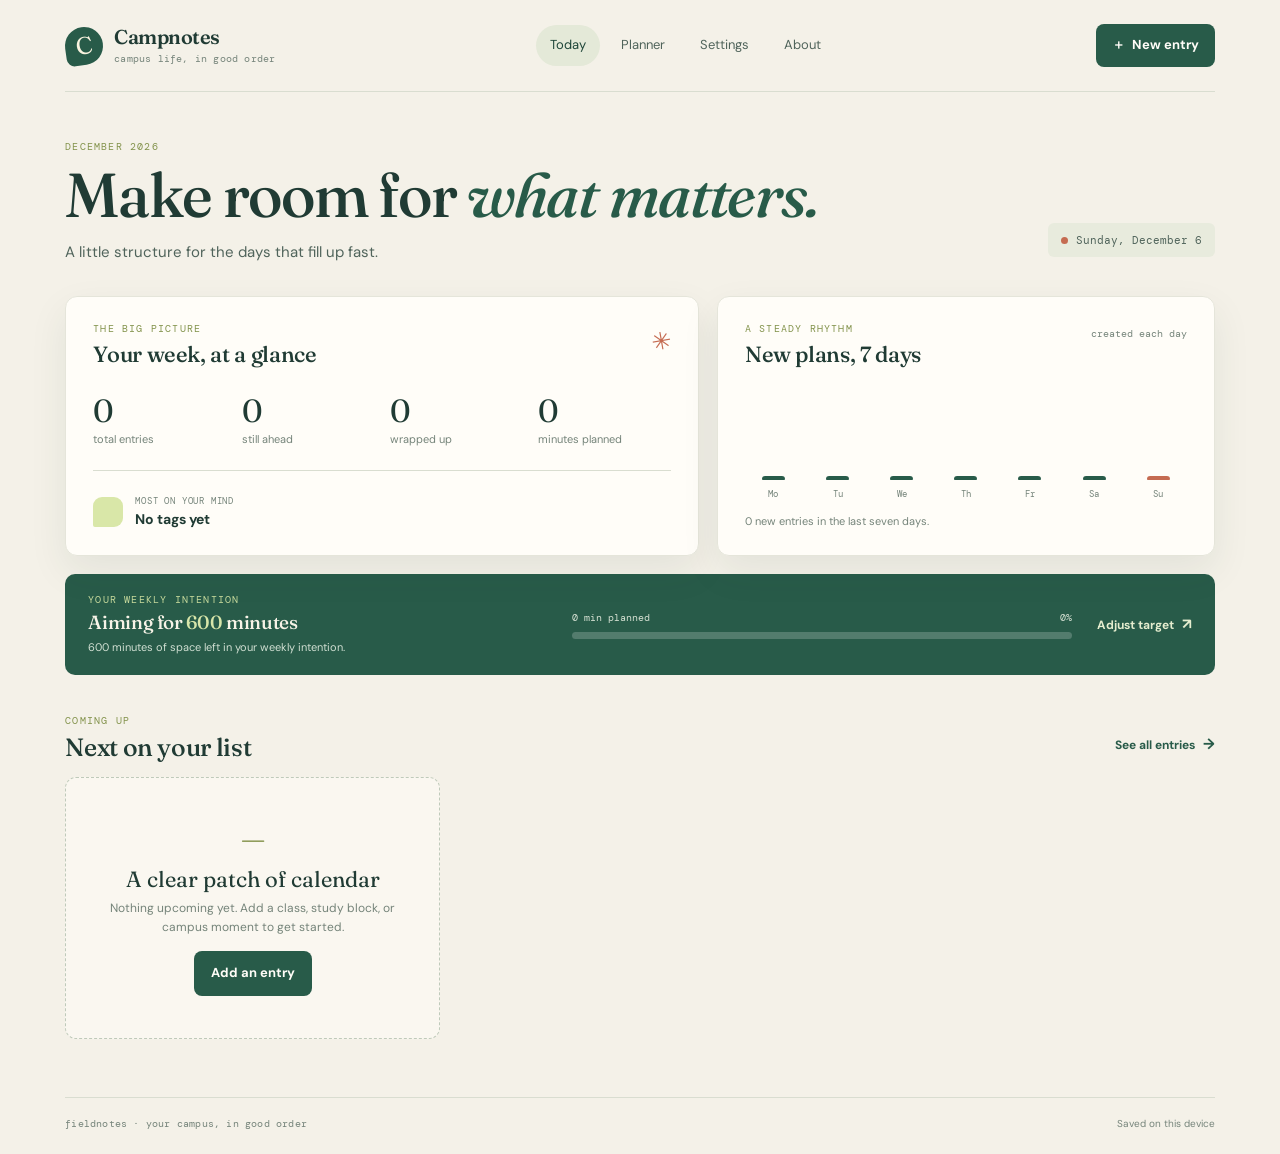
==== index.html @ 3b93b087 "Build initial planner modules and core functionality" ====
<!doctype html>
<html lang="en">
  <head>
    <meta charset="utf-8">
    <meta name="viewport" content="width=device-width, initial-scale=1">
    <meta name="theme-color" content="#f4f1e8">
    <meta name="description" content="A thoughtful campus companion for lectures, study blocks, and the small things that make student life yours.">
    <title>Campnotes — Campus Life Planner</title>
    <link rel="stylesheet" href="./styles/style.css">
  </head>
  <body>
    <a class="skip-link" href="#main-content">Skip to main content</a>
    <div class="app-shell">
      <header class="topbar">
        <a class="brand" href="#dashboard" aria-label="Fieldnotes home">
          <span class="brand-mark" aria-hidden="true">C</span>
          <span><strong>Campnotes</strong><small>campus life, in good order</small></span>
        </a>
        <nav class="main-nav" aria-label="Main navigation">
          <a href="#dashboard" data-nav="dashboard">Today</a>
          <a href="#planner" data-nav="planner">Planner</a>
          <a href="#settings" data-nav="settings">Settings</a>
          <a href="#about" data-nav="about">About</a>
        </nav>
        <button class="button button-primary top-add" type="button" data-action="new-record">
          <span aria-hidden="true">＋</span> New entry
        </button>
      </header>

      <main id="main-content" tabindex="-1">
        <div id="storage-warning" class="storage-warning" role="alert" hidden></div>
        <section class="page-section active" id="dashboard" aria-labelledby="dashboard-title">
          <div class="welcome-row">
            <div>
              <p class="eyebrow" id="today-label">YOUR CAMPUS WEEK</p>
              <h1 id="dashboard-title">Make room for <em>what matters.</em></h1>
              <p class="intro-copy">A little structure for the days that fill up fast.</p>
            </div>
            <div class="date-stamp"><span class="date-stamp-dot"></span><span id="today-date"></span></div>
          </div>

          <div class="dashboard-grid">
            <section class="focus-panel panel" aria-labelledby="focus-title">
              <div class="panel-head">
                <div><p class="eyebrow">THE BIG PICTURE</p><h2 id="focus-title">Your week, at a glance</h2></div>
                <span class="sun-mark" aria-hidden="true">✳</span>
              </div>
              <div class="stats-row">
                <div class="stat"><span class="stat-number" id="stat-total">0</span><span>total entries</span></div>
                <div class="stat"><span class="stat-number" id="stat-open">0</span><span>still ahead</span></div>
                <div class="stat"><span class="stat-number" id="stat-done">0</span><span>wrapped up</span></div>
                <div class="stat"><span class="stat-number" id="stat-time">0</span><span id="duration-unit">minutes planned</span></div>
              </div>
              <div class="tag-highlight"><span class="tag-swatch"></span><span><small>MOST ON YOUR MIND</small><strong id="top-tag">No tags yet</strong></span><span id="top-tag-count" class="tag-count"></span></div>
            </section>

            <section class="week-panel panel" aria-labelledby="week-title">
              <div class="panel-head">
                <div><p class="eyebrow">A STEADY RHYTHM</p><h2 id="week-title">New plans, 7 days</h2></div>
                <span class="chart-note">created each day</span>
              </div>
              <div id="weekly-chart" class="weekly-chart" role="img" aria-label="Records created during the last seven days"></div>
              <p class="chart-caption" id="chart-caption">A week is built one block at a time.</p>
            </section>
          </div>

          <section class="target-band" aria-labelledby="target-title">
            <div class="target-copy"><p class="eyebrow">YOUR WEEKLY INTENTION</p><h2 id="target-title">Aiming for <span id="target-value">600</span> minutes</h2><p id="target-message" aria-live="polite" aria-atomic="true"></p></div>
            <div class="target-meter-wrap"><div class="target-meta"><span id="target-progress-label">0 min planned</span><span id="target-percent">0%</span></div><div class="meter" role="progressbar" id="target-meter" aria-label="Weekly duration target" aria-valuemin="0" aria-valuemax="600" aria-valuenow="0"><span id="meter-fill"></span></div></div>
            <button class="text-button" type="button" data-go="settings">Adjust target <span aria-hidden="true">↗</span></button>
          </section>

          <div class="section-heading">
            <div><p class="eyebrow">COMING UP</p><h2>Next on your list</h2></div>
            <button class="text-button" type="button" data-go="planner">See all entries <span aria-hidden="true">→</span></button>
          </div>
          <div id="upcoming-list" class="upcoming-list"></div>
        </section>

        <section class="page-section" id="planner" aria-labelledby="planner-title" hidden>
          <div class="page-intro">
            <p class="eyebrow">YOUR PERSONAL RECORDS</p><h1 id="planner-title">The planner</h1>
            <p>Lectures, study sessions, club nights — everything you want to make time for.</p>
          </div>
          <div class="planner-tools panel">
            <div class="search-group">
              <label for="search-pattern">Search with a pattern</label>
              <div class="search-controls"><input id="search-pattern" type="search" placeholder="e.g. exam|review" autocomplete="off" aria-describedby="search-pattern-hint search-error"><button class="button button-secondary" type="button" id="clear-search">Clear</button></div>
              <p class="field-hint" id="search-pattern-hint">Regex works here. Try <code>lecture|seminar</code> or <code>^Study</code>.</p>
              <p class="field-error" id="search-error" role="alert"></p>
            </div>
            <label class="check-label case-option"><input type="checkbox" id="case-sensitive"><span>Match case</span></label>
            <label for="sort-by" class="sort-label">Sort by
              <select id="sort-by">
                <option value="date-asc">Date · soonest</option><option value="date-desc">Date · latest</option>
                <option value="title-asc">Title · A to Z</option><option value="title-desc">Title · Z to A</option>
                <option value="duration-asc">Duration · shortest</option><option value="duration-desc">Duration · longest</option>
              </select>
            </label>
            <button class="button button-primary" type="button" data-action="new-record">Add a record</button>
          </div>
          <div id="planner-status" class="sr-only" aria-live="polite"></div>
          <div id="records-list" class="records-list"></div>
        </section>

        <section class="page-section" id="add-edit" aria-labelledby="form-title" hidden>
          <div class="page-intro compact-intro"><p class="eyebrow" id="form-eyebrow">MAKE A LITTLE SPACE</p><h1 id="form-title">Add an entry</h1><p>Give this block a name and a place in your week.</p></div>
          <form class="record-form panel" id="record-form" novalidate>
            <input type="hidden" id="record-id">
            <div class="form-grid">
              <div class="field field-wide"><label for="record-title">What are you planning?</label><input id="record-title" name="title" maxlength="90" required placeholder="e.g. Biology lab prep" aria-describedby="title-hint title-error"><small class="field-hint" id="title-hint">A clear title helps future-you find it.</small><span class="field-error" id="title-error" data-error="title"></span></div>
              <div class="field"><label for="record-date">Date</label><input id="record-date" name="dueDate" type="date" required aria-describedby="date-error"><span class="field-error" id="date-error" data-error="dueDate"></span></div>
              <div class="field"><label for="record-duration">Duration <span id="form-unit">(minutes)</span></label><input id="record-duration" name="durationMinutes" type="number" min="0.01" step="0.01" required placeholder="45" aria-describedby="duration-error"><span class="field-error" id="duration-error" data-error="durationMinutes"></span></div>
              <div class="field"><label for="record-tag">Tag</label><input id="record-tag" name="tag" maxlength="32" placeholder="Study" aria-describedby="tag-hint tag-error"><small class="field-hint" id="tag-hint">Letters, spaces and hyphens.</small><span class="field-error" id="tag-error" data-error="tag"></span></div>
              <div class="field field-check"><label class="check-label"><input type="checkbox" id="record-completed"><span>Already completed</span></label></div>
            </div>
            <div class="form-actions"><button class="button button-secondary" type="button" data-go="planner">Cancel</button><button class="button button-primary" type="submit">Save entry</button></div>
            <p id="form-status" class="form-status" role="status" aria-live="polite"></p>
          </form>
        </section>

        <section class="page-section" id="settings" aria-labelledby="settings-title" hidden>
          <div class="page-intro"><p class="eyebrow">MAKE IT YOURS</p><h1 id="settings-title">Settings</h1><p>Small preferences that help the planner fit your rhythm.</p></div>
          <div class="settings-layout">
            <section class="panel setting-card" aria-labelledby="target-setting-title"><p class="eyebrow">WEEKLY RHYTHM</p><h2 id="target-setting-title">Set your duration target</h2><p>Track planned time for records created in the last seven days.</p><label for="weekly-target">Weekly target / cap <span>(minutes)</span></label><div class="inline-setting"><input id="weekly-target" type="number" min="1" max="10080" step="1" value="600"><button id="save-target" class="button button-primary" type="button">Save target</button></div><p class="field-hint">A gentle guide, not a grade. Choose up to 10,080 minutes.</p><p id="settings-status" role="status" aria-live="polite"></p></section>
            <section class="panel setting-card" aria-labelledby="display-setting-title"><p class="eyebrow">A MATTER OF UNITS</p><h2 id="display-setting-title">Duration display</h2><p>Durations stay stored as minutes. Choose how they appear around the app.</p><label for="duration-display">Show durations in</label><select id="duration-display"><option value="minutes">Minutes</option><option value="hours">Hours</option></select><p class="field-hint">Minute values convert to decimal hours when selected.</p></section>
            <section class="panel setting-card data-card" aria-labelledby="data-title"><p class="eyebrow">YOUR DATA, YOURS</p><h2 id="data-title">Backup & restore</h2><p>Export a copy, or bring in a planner JSON file. Imports are checked before they replace anything.</p><div class="button-row"><button class="button button-secondary" id="export-data" type="button">Export JSON</button><label class="button button-secondary file-button" for="import-file">Import JSON<input id="import-file" type="file" accept="application/json,.json"></label></div><p id="data-status" role="status" aria-live="polite"></p><div class="restore-zone"><div><strong>Start fresh?</strong><span>Restore the original sample records and default settings.</span></div><button id="restore-samples" type="button" class="button button-danger">Restore sample data</button></div></section>
          </div>
        </section>

        <section class="page-section" id="about" aria-labelledby="about-title" hidden>
          <div class="about-cover"><p class="eyebrow">A NOTE FROM THE MAKER</p><h1 id="about-title">Campus life is full.<br><em>Your head needn't be.</em></h1><p>Campnotes is a small, browser-only planner for the lectures, study blocks, and campus moments that deserve a place in your week.</p></div>
          <div class="about-grid">
            <section class="panel about-panel"><p class="eyebrow">THE PURPOSE</p><h2>Less juggling. More showing up.</h2><p>When deadlines, reading, and the good stuff all compete for your attention, a simple place to put them can make the week feel more manageable. Your records stay in this browser unless you choose to export them.</p></section>
            <section class="panel about-panel"><p class="eyebrow">THE STUDENT BEHIND IT</p><h2>Replace these details</h2><dl class="contact-list"><div><dt>Name</dt><dd>[Your name here]</dd></div><div><dt>GitHub</dt><dd>[Your GitHub profile URL]</dd></div><div><dt>Email</dt><dd>[Your email address]</dd></div></dl><p class="field-hint">These are intentional placeholders. Add your own details before submitting.</p></section>
          </div>
          <p class="about-footnote">Made for the space between class and everything else.</p>
        </section>
      </main>

      <footer class="app-footer"><span>fieldnotes <span aria-hidden="true">·</span> your campus, in good order</span><span>Saved on this device</span></footer>
      <div id="global-status" class="sr-only" role="status" aria-live="polite"></div>
    </div>
    <script type="module" src="./scripts/app.js"></script>
  </body>
</html>
---- styles/style.css ----
@import url('https://fonts.googleapis.com/css2?family=DM+Mono:wght@400;500&family=DM+Sans:wght@400;500;600;700&family=Fraunces:opsz,wght@9..144,500;9..144,600&display=swap');

:root{--paper:#f4f1e8;--paper-deep:#e9e5d9;--card:#fffdf8;--ink:#203b34;--ink-soft:#50645b;--muted:#75847a;--line:#d9ddd0;--forest:#285b49;--forest-deep:#1d4538;--citrus:#d9e7a8;--citrus-dark:#83934c;--coral:#c56b51;--coral-pale:#f8e6dd;--sky:#dce8e2;--shadow:0 15px 38px rgba(31,60,49,.08);--sans:'DM Sans',sans-serif;--serif:'Fraunces',Georgia,serif;--mono:'DM Mono',monospace}
*{box-sizing:border-box}
html{scroll-behavior:smooth}
body{margin:0;background:var(--paper);color:var(--ink);font-family:var(--sans);font-size:15px;line-height:1.55}
button,input,select{font:inherit}
button,a,input,select{ -webkit-tap-highlight-color:transparent}
button{cursor:pointer}
a{color:inherit}
:focus-visible{outline:3px solid #bc6a4e;outline-offset:3px}
.skip-link{position:fixed;z-index:10;top:12px;left:12px;padding:10px 14px;background:var(--ink);color:var(--card);border-radius:8px;transform:translateY(-160%);transition:transform .18s}
.skip-link:focus{transform:translateY(0)}
.app-shell{max-width:1440px;margin:auto;min-height:100dvh;padding:0 5.1vw;display:flex;flex-direction:column}
.topbar{height:92px;display:flex;align-items:center;justify-content:space-between;border-bottom:1px solid var(--line);gap:25px}
.brand{display:flex;align-items:center;gap:11px;text-decoration:none;min-width:205px}
.brand-mark{width:38px;height:38px;border-radius:50% 50% 50% 8px;background:var(--forest);color:#f9f3df;display:grid;place-items:center;font-family:var(--serif);font-size:24px;transform:rotate(-8deg)}
.brand strong{font-family:var(--serif);font-size:20px;font-weight:600;letter-spacing:-.5px;display:block;line-height:1}
.brand small{font:10px var(--mono);color:var(--muted);display:block;margin-top:5px;letter-spacing:.02em}
.main-nav{display:flex;align-items:center;gap:7px}
.main-nav a{padding:10px 14px;text-decoration:none;color:var(--ink-soft);font-size:13px;border-radius:30px;transition:background .2s,color .2s}
.main-nav a:hover,.main-nav a[aria-current="page"]{background:#e4e9d8;color:var(--forest-deep)}
.button{display:inline-flex;align-items:center;justify-content:center;gap:7px;border:1px solid transparent;border-radius:8px;padding:11px 16px;font-size:13px;font-weight:700;transition:transform .18s,background .18s,border-color .18s;white-space:nowrap}
.button:hover{transform:translateY(-1px)}
.button-primary{color:#fffdf8;background:var(--forest)}
.button-primary:hover{background:var(--forest-deep)}
.button-secondary{background:var(--card);border-color:var(--line);color:var(--ink)}
.button-secondary:hover{border-color:var(--forest)}
.button-danger{background:var(--coral-pale);color:#884532;border-color:#eed2c5}
.top-add{padding:10px 15px}
main{flex:1}
.page-section{padding:48px 0 58px;animation:rise-in .35s both}
.page-section[hidden]{display:none}
.storage-warning{margin:19px 0 -25px;padding:12px 15px;border:1px solid #e8c3b2;border-left:4px solid var(--coral);border-radius:7px;background:#fbede5;color:#713d2e;font-size:12px}
.storage-warning[hidden]{display:none}
@keyframes rise-in{from{opacity:0;transform:translateY(8px)}to{opacity:1;transform:translateY(0)}}
.welcome-row{display:flex;justify-content:space-between;align-items:end;margin-bottom:32px}
.eyebrow{margin:0 0 9px;font:10px var(--mono);letter-spacing:.12em;color:var(--citrus-dark)}
h1,h2,p{margin-top:0}
h1{font-family:var(--serif);font-weight:500;letter-spacing:-1.3px;font-size:clamp(37px,5vw,62px);line-height:1.08;margin-bottom:12px}
h1 em,.about-cover h1 em{font-weight:500;color:var(--forest);font-style:italic}
h2{font-family:var(--serif);font-weight:500;letter-spacing:-.35px;font-size:24px;line-height:1.2;margin:0}
.intro-copy,.page-intro>p:last-child{color:var(--ink-soft);margin-bottom:0}
.date-stamp{font:11px var(--mono);color:var(--ink-soft);padding:10px 13px;background:#e8ebdd;border-radius:6px;display:flex;align-items:center;gap:8px;margin-bottom:7px}
.date-stamp-dot{width:7px;height:7px;border-radius:50%;background:var(--coral)}
.dashboard-grid{display:grid;grid-template-columns:1.12fr .88fr;gap:18px}
.panel{background:var(--card);border:1px solid #e5e5da;border-radius:12px;box-shadow:var(--shadow)}
.focus-panel,.week-panel{padding:25px 27px}
.panel-head{display:flex;justify-content:space-between;align-items:flex-start}
.panel-head .eyebrow{margin-bottom:6px}
.panel-head h2{font-size:22px}
.sun-mark{font-size:24px;color:var(--coral);transform:rotate(-10deg)}
.stats-row{display:grid;grid-template-columns:repeat(4,1fr);gap:16px;margin:27px 0 24px;padding-bottom:22px;border-bottom:1px solid var(--line)}
.stat{display:flex;flex-direction:column;gap:4px;color:var(--muted);font-size:11px}
.stat-number{font-family:var(--serif);color:var(--ink);font-size:32px;line-height:1}
.tag-highlight{display:flex;align-items:center;gap:12px}
.tag-swatch{width:30px;height:30px;border-radius:9px 9px 9px 2px;background:var(--citrus)}
.tag-highlight span:nth-child(2){display:flex;flex-direction:column}
.tag-highlight small{font:9px var(--mono);letter-spacing:.09em;color:var(--muted)}
.tag-highlight strong{font-size:14px;margin-top:2px}
.tag-count{margin-left:auto;font:11px var(--mono);color:var(--muted)}
.chart-note{font:10px var(--mono);color:var(--muted);padding-top:5px}
.weekly-chart{height:114px;display:grid;grid-template-columns:repeat(7,1fr);gap:13px;align-items:end;margin:18px 0 0;padding:0 3px}
.chart-day{height:100%;display:flex;flex-direction:column;align-items:center;justify-content:end;gap:8px}
.chart-bar-track{width:100%;height:76px;display:flex;align-items:end;justify-content:center}
.chart-bar{width:min(23px,60%);min-height:3px;border-radius:7px 7px 2px 2px;background:var(--forest)}
.chart-day.today .chart-bar{background:var(--coral)}
.chart-day span{font:9px var(--mono);color:var(--muted)}
.chart-caption{font-size:11px;color:var(--muted);margin:13px 0 0}
.target-band{margin:18px 0 39px;padding:19px 23px;background:var(--forest);color:#f7f3e7;border-radius:10px;display:grid;grid-template-columns:1.1fr 1.2fr auto;gap:25px;align-items:center}
.target-band .eyebrow{color:#c6d99c;margin-bottom:5px}
.target-band h2{font-size:19px}
.target-band h2 span{color:#d8e6aa}
.target-copy p:last-child{margin:5px 0 0;font-size:11px;color:#d0dfd2}
.target-meter-wrap{align-self:center}
.target-meta{display:flex;justify-content:space-between;font:10px var(--mono);color:#d7e2d4;margin-bottom:8px}
.meter{height:7px;background:rgba(255,255,255,.2);border-radius:10px;overflow:hidden}
.meter span{display:block;height:100%;width:100%;background:#d9e7a8;border-radius:inherit;transform:scaleX(0);transform-origin:left center;transition:transform .35s}
.meter.exceeded span{background:#edb19a}
.text-button{background:none;border:0;padding:6px 0;color:var(--forest);font-size:12px;font-weight:700;text-decoration:none}
.target-band .text-button{color:#e5edcf;justify-self:end}
.text-button span{font-size:15px;margin-left:5px}
.section-heading{display:flex;align-items:end;justify-content:space-between;margin-bottom:15px}
.section-heading .eyebrow{margin-bottom:5px}
.section-heading h2{font-size:25px}
.upcoming-list{display:grid;grid-template-columns:repeat(3,1fr);gap:12px}
.upcoming-item{display:flex;align-items:center;gap:13px;padding:15px 17px;background:rgba(255,253,248,.78);border:1px solid var(--line);border-radius:9px;min-width:0}
.date-tile{width:42px;height:46px;background:var(--sky);color:var(--forest-deep);border-radius:7px;display:flex;flex-direction:column;align-items:center;justify-content:center;flex:none}
.date-tile b{font:17px var(--serif);line-height:1}
.date-tile small{font:8px var(--mono);text-transform:uppercase}
.upcoming-content{min-width:0}
.upcoming-content strong{display:block;font-size:13px;white-space:nowrap;overflow:hidden;text-overflow:ellipsis}
.upcoming-content span{display:block;font-size:10px;color:var(--muted);margin-top:4px}
.page-intro{margin-bottom:27px}
.page-intro h1{font-size:clamp(40px,5vw,54px);margin-bottom:8px}
.page-intro>p:last-child{max-width:580px}
.planner-tools{display:grid;grid-template-columns:minmax(230px,1fr) auto auto auto;align-items:end;gap:21px;padding:18px;margin-bottom:19px}
.search-group label,.sort-label,.setting-card>label,.field>label{display:block;font-size:12px;font-weight:700;margin-bottom:7px}
.search-controls{display:flex;gap:8px}
input:not([type=checkbox]):not([type=file]),select{width:100%;padding:10px 11px;border:1px solid #cfd6ca;border-radius:7px;background:#fffefa;color:var(--ink);min-height:42px}
input::placeholder{color:#99a196}
input[aria-invalid="true"]{border-color:#c56b51;background:#fff9f5}
.search-controls .button{padding:9px 12px}
.field-hint{font-size:10px;color:var(--muted);margin:6px 0 0}
code{font:10px var(--mono);background:#edf0e5;border-radius:4px;padding:2px 4px}
.field-error{display:block;color:#9c422e;font-size:11px;min-height:16px;margin:4px 0 0}
.case-option{font-size:12px;padding-bottom:7px}
.check-label{display:inline-flex;gap:8px;align-items:center;color:var(--ink-soft);font-size:12px}
input[type=checkbox]{accent-color:var(--forest);width:16px;height:16px}
.sort-label{min-width:145px}
.sort-label select{display:block;font-size:12px;font-weight:400}
.records-list{display:flex;flex-direction:column;gap:10px}
.record-row{display:grid;grid-template-columns:minmax(190px,1.6fr) minmax(100px,.7fr) minmax(90px,.55fr) minmax(95px,.7fr) auto;gap:15px;align-items:center;background:var(--card);border:1px solid #e3e5d9;border-radius:9px;padding:14px 16px;transition:transform .18s,border-color .18s;animation:rise-in .25s both}
.record-row:hover{transform:translateY(-1px);border-color:#b7c5b2}
.record-main{min-width:0;display:flex;align-items:center;gap:10px}
.record-main strong{font-size:13px;display:block;overflow-wrap:anywhere}
.record-main small{display:block;color:var(--muted);font-size:10px;margin-top:4px}
.record-meta{font-size:11px;color:var(--ink-soft)}
.record-tag{display:inline-flex;background:#edf0e3;border-radius:20px;padding:4px 9px;font-size:10px;color:#51614c}
.record-actions{display:flex;gap:4px;justify-content:end}
.inline-editor{grid-column:1/-1;display:grid;grid-template-columns:minmax(150px,1.5fr) minmax(125px,.9fr) minmax(100px,.65fr) minmax(110px,.8fr) auto;gap:10px;align-items:center}
.inline-editor input{min-width:0;width:100%;padding:8px;border:1px solid #cfd6ca;border-radius:6px;background:#fffefa;color:var(--ink)}
.inline-validation-error{grid-column:1/-1;margin:0;padding:7px 10px;background:var(--coral-pale);color:#884532;border-radius:5px;font-size:11px}
.icon-button{width:33px;height:33px;border:1px solid transparent;background:transparent;color:var(--ink-soft);border-radius:7px;font-size:14px}
.icon-button:hover{background:#e9eee2;color:var(--forest)}
.icon-button.delete:hover{background:var(--coral-pale);color:#934c36}
.record-check{width:18px;height:18px;flex:none}
.record-row.is-done .record-main strong{text-decoration:line-through;color:var(--muted)}
.record-row.is-done{background:#faf9f3}
mark{background:#e8efbc;color:inherit;border-radius:2px;padding:0 1px}
.empty-state{padding:42px 24px;text-align:center;border:1px dashed #bfcaba;border-radius:11px;background:rgba(255,253,248,.5)}
.empty-state .empty-glyph{font:30px var(--serif);color:var(--citrus-dark);margin-bottom:8px}
.empty-state h3{font:22px var(--serif);margin:0 0 6px}
.empty-state p{font-size:12px;color:var(--muted);margin:0 auto 15px;max-width:350px}
.compact-intro{margin-bottom:20px}
.record-form{max-width:790px;padding:28px}
.form-grid{display:grid;grid-template-columns:1fr 1fr;gap:20px 18px}
.field-wide{grid-column:1/-1}
.field input{margin-top:0}
.field-check{display:flex;align-items:end;padding-bottom:8px}
.form-actions{display:flex;justify-content:flex-end;gap:9px;margin-top:27px;padding-top:19px;border-top:1px solid var(--line)}
.form-status{font-size:12px;color:var(--forest);margin:10px 0 0}
.settings-layout{display:grid;grid-template-columns:1fr 1fr;gap:15px}
.setting-card{padding:25px}
.setting-card .eyebrow{margin-bottom:7px}
.setting-card h2{font-size:22px;margin-bottom:8px}
.setting-card>p:not(.eyebrow){font-size:12px;color:var(--ink-soft);max-width:530px}
.setting-card>label{margin-top:19px}
.setting-card>label span{font-size:10px;color:var(--muted);font-weight:400}
.inline-setting{display:flex;gap:8px;max-width:390px}
.inline-setting input{max-width:150px}
.setting-card select{max-width:250px}
.data-card{grid-column:1/-1}
.button-row{display:flex;gap:9px;margin:18px 0}
.file-button{position:relative;overflow:hidden}
.file-button input{position:absolute;inset:0;opacity:0;cursor:pointer}
.restore-zone{margin-top:21px;padding-top:17px;border-top:1px solid var(--line);display:flex;align-items:center;justify-content:space-between;gap:15px}
.restore-zone div{display:flex;flex-direction:column}
.restore-zone strong{font-size:12px}
.restore-zone span{font-size:10px;color:var(--muted);margin-top:3px}
.about-cover{background:var(--forest);color:#f9f6e9;border-radius:13px;padding:46px 6.3%;position:relative;overflow:hidden}
.about-cover:after{content:"";position:absolute;width:280px;height:280px;right:8%;top:-100px;border:1px solid rgba(220,232,194,.24);border-radius:50%;box-shadow:0 0 0 24px rgba(220,232,194,.06),0 0 0 55px rgba(220,232,194,.04)}
.about-cover .eyebrow{color:#cadc9e}
.about-cover h1{font-size:clamp(40px,6vw,68px);position:relative;z-index:1}
.about-cover h1 em{color:#d7e5a8}
.about-cover>p:last-child{font-size:13px;max-width:560px;color:#d7e2d6;position:relative;z-index:1;margin-bottom:0}
.about-grid{display:grid;grid-template-columns:1fr 1fr;gap:17px;margin-top:18px}
.about-panel{padding:24px}
.about-panel h2{margin-bottom:13px}
.about-panel>p:not(.eyebrow){font-size:12px;color:var(--ink-soft);line-height:1.8;margin-bottom:0}
.contact-list{margin:18px 0 10px}
.contact-list div{display:grid;grid-template-columns:75px 1fr;padding:9px 0;border-bottom:1px solid var(--line);font-size:12px}
.contact-list dt{color:var(--muted)}
.contact-list dd{margin:0;font-weight:600;overflow-wrap:anywhere}
.about-footnote{text-align:center;color:var(--muted);font:italic 16px var(--serif);margin:28px 0 0}
.app-footer{display:flex;justify-content:space-between;align-items:center;border-top:1px solid var(--line);padding:18px 0 23px;color:var(--muted);font-size:10px}
.app-footer span:first-child{font-family:var(--mono);letter-spacing:.02em}
.sr-only{position:absolute;width:1px;height:1px;padding:0;margin:-1px;overflow:hidden;clip:rect(0,0,0,0);white-space:nowrap;border:0}

@media(max-width:1023px){.app-shell{padding:0 4vw}.dashboard-grid{grid-template-columns:1fr 1fr}.planner-tools{grid-template-columns:1fr auto auto}.planner-tools>.button{grid-column:3}.record-row{grid-template-columns:minmax(180px,1.4fr) minmax(100px,.7fr) minmax(75px,.5fr) auto}.record-row .record-tag-wrap{display:none}.inline-editor{grid-template-columns:1.3fr 1fr .75fr 1fr auto}.target-band{grid-template-columns:1fr 1.1fr}.target-band>.text-button{grid-column:2;justify-self:end;margin-top:-8px}}
@media(max-width:767px){.app-shell{padding:0 20px}.topbar{height:auto;min-height:74px;flex-wrap:wrap;padding:14px 0 10px;gap:11px}.brand{min-width:0;flex:1}.brand small{font-size:9px}.top-add{padding:9px 11px}.main-nav{order:3;width:100%;overflow-x:auto;gap:1px;padding:2px 0 4px}.main-nav a{padding:8px 12px;white-space:nowrap;font-size:12px}.page-section{padding:32px 0 43px}.welcome-row{display:block;margin-bottom:22px}.welcome-row h1{font-size:42px;max-width:520px}.date-stamp{display:inline-flex;margin:7px 0 0}.dashboard-grid{grid-template-columns:1fr;gap:12px}.focus-panel,.week-panel{padding:21px}.stats-row{grid-template-columns:repeat(2,1fr);margin:22px 0 18px}.target-band{grid-template-columns:1fr;gap:14px;padding:19px}.target-band>.text-button{grid-column:auto;justify-self:start;margin:0}.target-copy h2{font-size:18px}.section-heading{margin-bottom:12px}.section-heading h2{font-size:22px}.upcoming-list{grid-template-columns:1fr}.upcoming-item{padding:12px 14px}.planner-tools{grid-template-columns:1fr 1fr;gap:13px;padding:15px}.search-group{grid-column:1/-1}.case-option{align-self:center;padding:0}.sort-label{min-width:0}.planner-tools>.button{grid-column:1/-1;width:100%}.record-row{grid-template-columns:1fr auto;gap:9px 12px;padding:13px}.record-main{grid-column:1}.record-actions{grid-column:2;grid-row:1}.record-meta{grid-column:1;display:inline-block}.record-row .record-tag-wrap{display:block;grid-column:1}.record-meta.duration-meta{grid-column:2;grid-row:2;text-align:right}.inline-editor{grid-template-columns:1fr 1fr;gap:8px}.inline-editor input:first-child{grid-column:1/-1}.inline-editor .record-actions{grid-column:1/-1;grid-row:auto}.settings-layout{grid-template-columns:1fr}.data-card{grid-column:auto}.setting-card{padding:21px}.about-cover{padding:35px 25px}.about-cover:after{right:-120px}.about-grid{grid-template-columns:1fr}.app-footer{gap:12px;align-items:flex-start}.record-form{padding:20px}.form-grid{gap:15px 12px}}
@media(max-width:359px){.app-shell{padding:0 13px}.brand-mark{width:33px;height:33px}.brand strong{font-size:18px}.brand small{font-size:8px}.top-add{font-size:11px;padding:8px}.welcome-row h1{font-size:36px}.stats-row{gap:7px}.stat-number{font-size:28px}.focus-panel,.week-panel{padding:17px}.panel-head h2{font-size:19px}.planner-tools{padding:12px}.search-controls{gap:5px}.search-controls .button{padding:7px}.record-row{padding:11px}.form-grid{grid-template-columns:1fr}.field-wide{grid-column:auto}.field-check{padding:0}.form-actions .button{flex:1}.restore-zone{align-items:flex-start;flex-direction:column}}
@media(prefers-reduced-motion:reduce){*,*::before,*::after{scroll-behavior:auto!important;animation-duration:.01ms!important;animation-iteration-count:1!important;transition-duration:.01ms!important}}
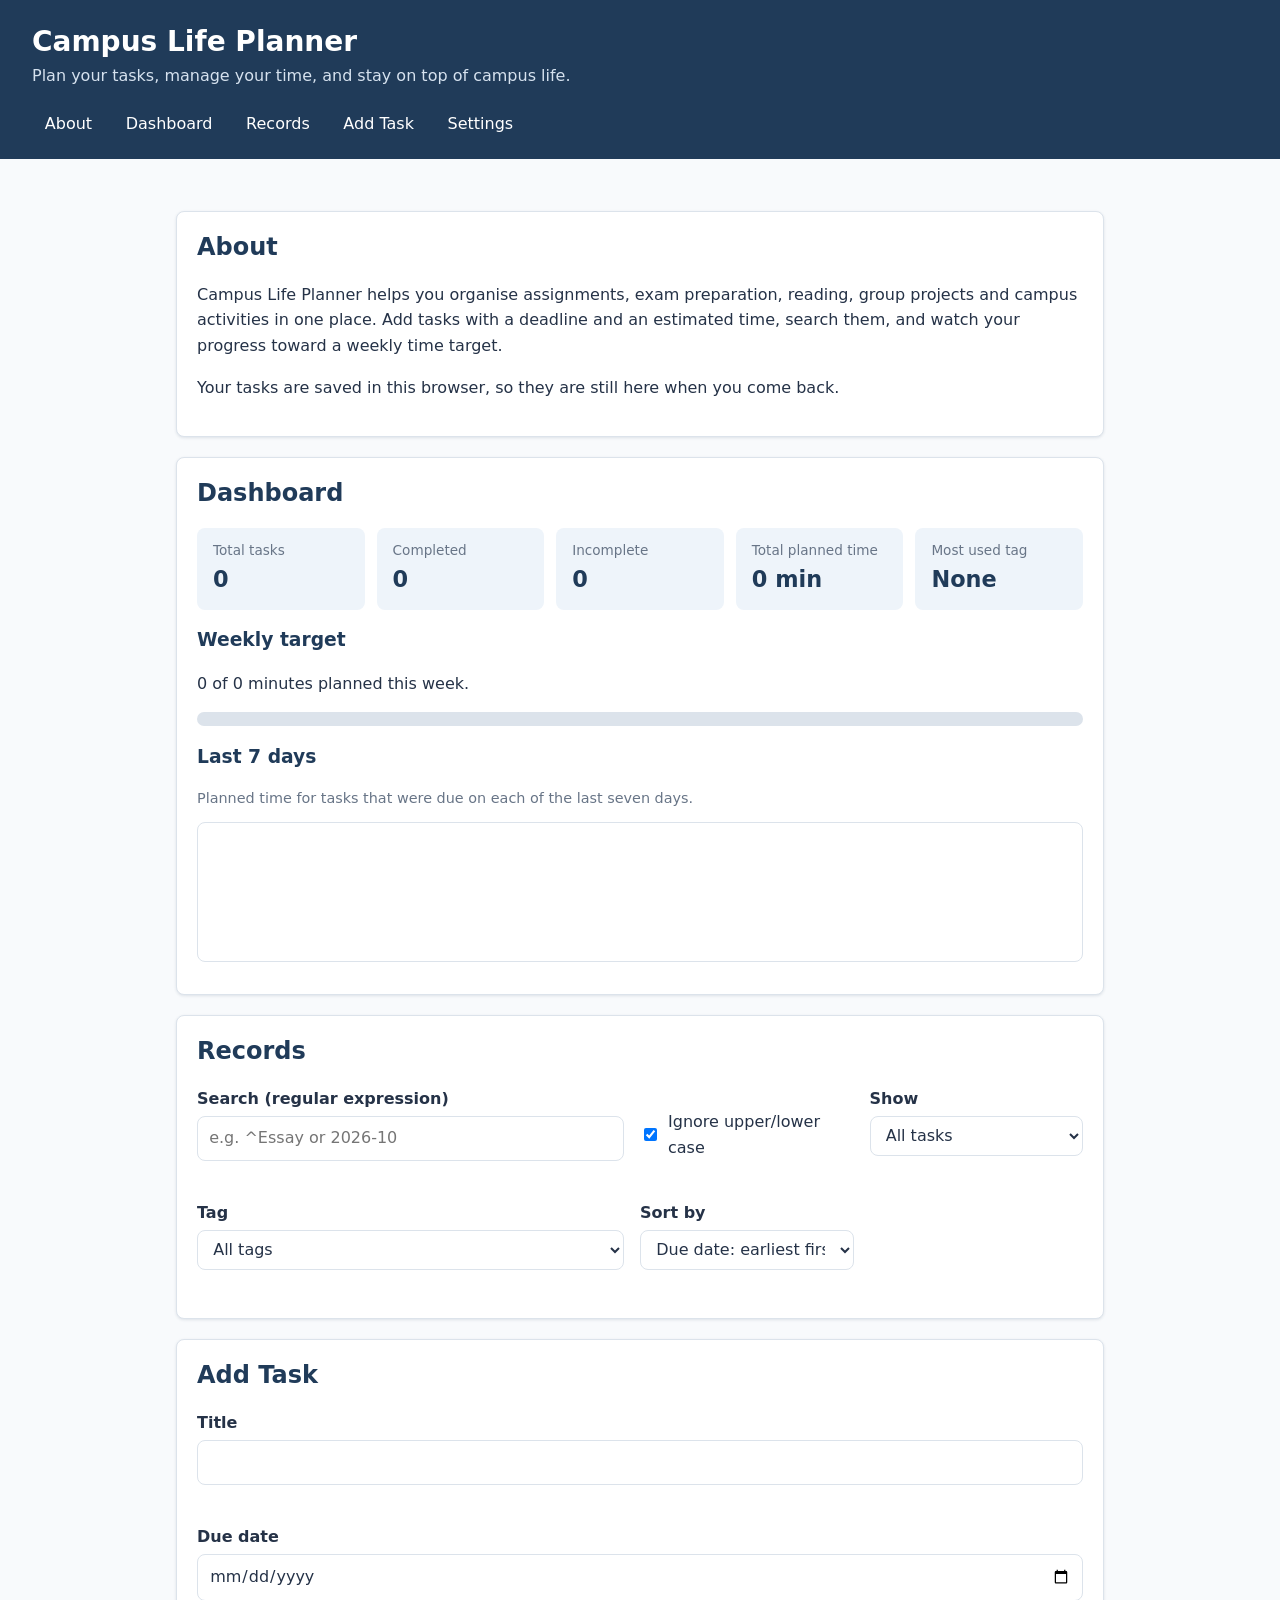
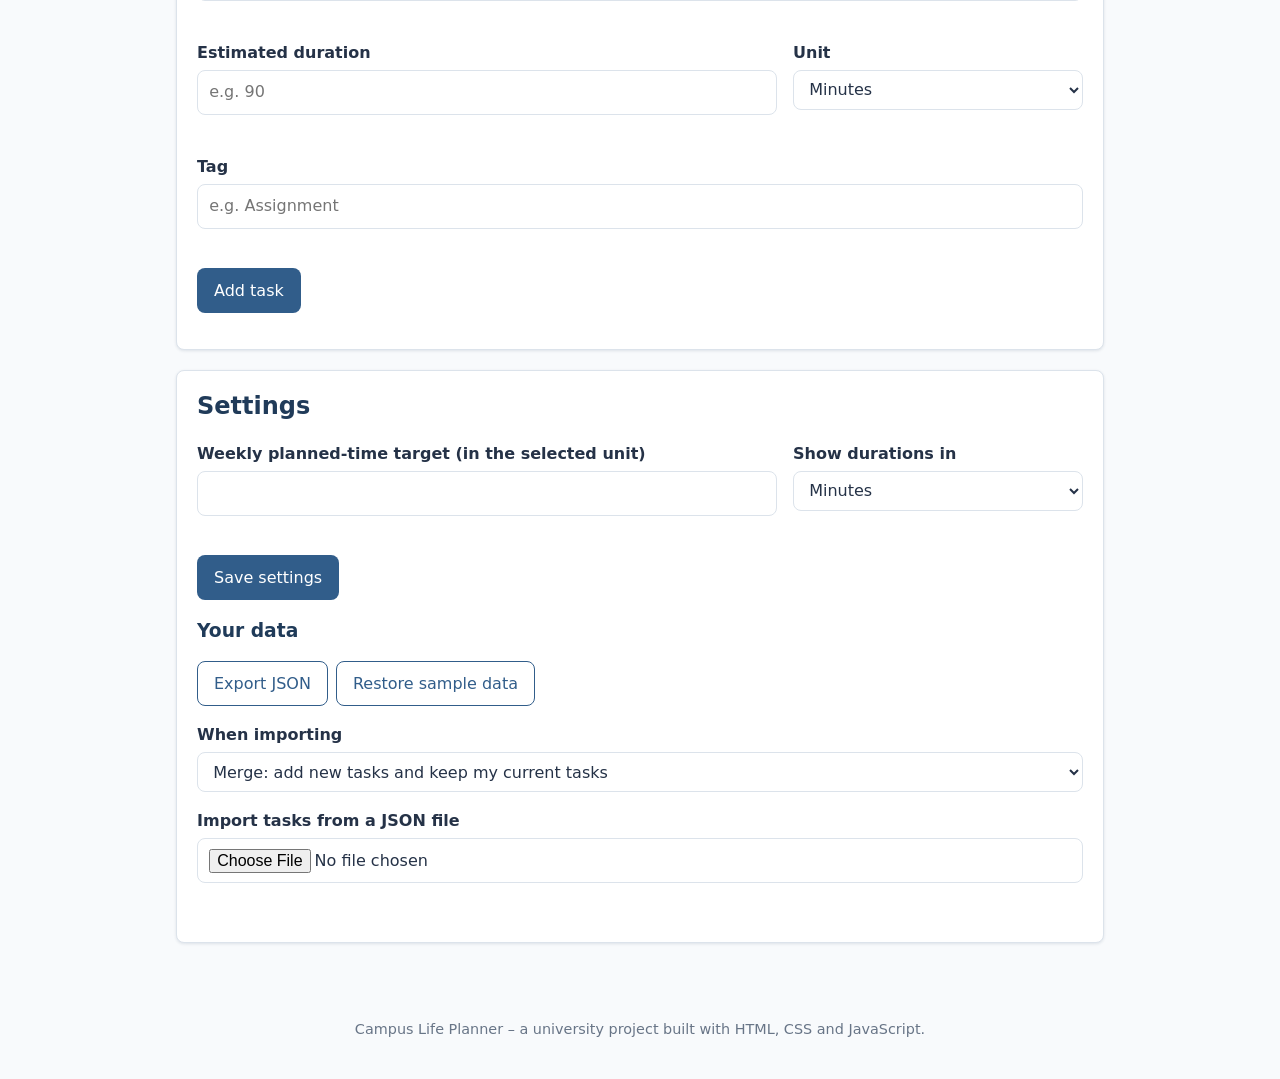
==== commit ded2733b: "Implement planner interface and application modules" ====
--- a/index.html
+++ b/index.html
@@ -1,146 +1,200 @@
-<!doctype html>
+<!DOCTYPE html>
 <html lang="en">
-  <head>
-    <meta charset="utf-8">
-    <meta name="viewport" content="width=device-width, initial-scale=1">
-    <meta name="theme-color" content="#f4f1e8">
-    <meta name="description" content="A thoughtful campus companion for lectures, study blocks, and the small things that make student life yours.">
-    <title>Campnotes — Campus Life Planner</title>
-    <link rel="stylesheet" href="./styles/style.css">
-  </head>
-  <body>
-    <a class="skip-link" href="#main-content">Skip to main content</a>
-    <div class="app-shell">
-      <header class="topbar">
-        <a class="brand" href="#dashboard" aria-label="Fieldnotes home">
-          <span class="brand-mark" aria-hidden="true">C</span>
-          <span><strong>Campnotes</strong><small>campus life, in good order</small></span>
-        </a>
-        <nav class="main-nav" aria-label="Main navigation">
-          <a href="#dashboard" data-nav="dashboard">Today</a>
-          <a href="#planner" data-nav="planner">Planner</a>
-          <a href="#settings" data-nav="settings">Settings</a>
-          <a href="#about" data-nav="about">About</a>
-        </nav>
-        <button class="button button-primary top-add" type="button" data-action="new-record">
-          <span aria-hidden="true">＋</span> New entry
-        </button>
-      </header>
-
-      <main id="main-content" tabindex="-1">
-        <div id="storage-warning" class="storage-warning" role="alert" hidden></div>
-        <section class="page-section active" id="dashboard" aria-labelledby="dashboard-title">
-          <div class="welcome-row">
-            <div>
-              <p class="eyebrow" id="today-label">YOUR CAMPUS WEEK</p>
-              <h1 id="dashboard-title">Make room for <em>what matters.</em></h1>
-              <p class="intro-copy">A little structure for the days that fill up fast.</p>
-            </div>
-            <div class="date-stamp"><span class="date-stamp-dot"></span><span id="today-date"></span></div>
+<head>
+  <meta charset="UTF-8">
+  <meta name="viewport" content="width=device-width, initial-scale=1">
+  <title>Campus Life Planner</title>
+  <link rel="stylesheet" href="style.css">
+  <script type="module" src="js/app.js"></script>
+</head>
+<body>
+  <a class="skip-link" href="#main-content">Skip to main content</a>
+
+  <header class="site-header">
+    <h1>Campus Life Planner</h1>
+    <p>Plan your tasks, manage your time, and stay on top of campus life.</p>
+    <nav aria-label="Main navigation">
+      <ul class="nav-list">
+        <li><a href="#about">About</a></li>
+        <li><a href="#dashboard">Dashboard</a></li>
+        <li><a href="#records">Records</a></li>
+        <li><a href="#task-form-section">Add Task</a></li>
+        <li><a href="#settings">Settings</a></li>
+      </ul>
+    </nav>
+  </header>
+
+  <main id="main-content">
+
+    <!-- Status message: screen readers announce changes automatically -->
+    <p id="status-message" class="status-message" aria-live="polite"></p>
+
+    <section id="about" class="panel">
+      <h2>About</h2>
+      <p>Campus Life Planner helps you organise assignments, exam preparation, reading, group projects and campus activities in one place. Add tasks with a deadline and an estimated time, search them, and watch your progress toward a weekly time target.</p>
+      <p>Your tasks are saved in this browser, so they are still here when you come back.</p>
+    </section>
+
+    <section id="dashboard" class="panel">
+      <h2>Dashboard</h2>
+      <p id="dashboard-empty" class="empty-message" hidden>No tasks yet. Add your first task to see your statistics.</p>
+
+      <div class="dashboard-grid">
+        <div class="stat-card"><span class="stat-label">Total tasks</span><span class="stat-value" id="stat-total">0</span></div>
+        <div class="stat-card"><span class="stat-label">Completed</span><span class="stat-value" id="stat-completed">0</span></div>
+        <div class="stat-card"><span class="stat-label">Incomplete</span><span class="stat-value" id="stat-incomplete">0</span></div>
+        <div class="stat-card"><span class="stat-label">Total planned time</span><span class="stat-value" id="stat-duration">0 min</span></div>
+        <div class="stat-card"><span class="stat-label">Most used tag</span><span class="stat-value" id="stat-top-tag">None</span></div>
+      </div>
+
+      <h3>Weekly target</h3>
+      <p id="target-text">0 of 0 minutes planned this week.</p>
+      <div class="progress-track">
+        <div id="target-bar" class="progress-fill" role="progressbar" aria-label="Planned time compared with weekly target" aria-valuemin="0" aria-valuemax="100" aria-valuenow="0"></div>
+      </div>
+
+      <h3>Last 7 days</h3>
+      <p class="hint">Planned time for tasks that were due on each of the last seven days.</p>
+      <div id="week-chart" class="week-chart"></div>
+      <p id="week-summary" class="hint"></p>
+    </section>
+
+    <section id="records" class="panel">
+      <h2>Records</h2>
+
+      <div class="toolbar">
+        <div class="form-group">
+          <label for="search-input">Search (regular expression)</label>
+          <input type="text" id="search-input" placeholder="e.g. ^Essay or 2026-10">
+          <p id="search-error" class="error-text" role="alert"></p>
+        </div>
+        <div class="form-group checkbox-group">
+          <input type="checkbox" id="search-case" checked>
+          <label for="search-case">Ignore upper/lower case</label>
+        </div>
+        <div class="form-group">
+          <label for="filter-status">Show</label>
+          <select id="filter-status">
+            <option value="all">All tasks</option>
+            <option value="incomplete">Incomplete only</option>
+            <option value="completed">Completed only</option>
+          </select>
+        </div>
+        <div class="form-group">
+          <label for="filter-tag">Tag</label>
+          <select id="filter-tag"><option value="all">All tags</option></select>
+        </div>
+        <div class="form-group">
+          <label for="sort-select">Sort by</label>
+          <select id="sort-select">
+            <option value="due-asc">Due date: earliest first</option>
+            <option value="due-desc">Due date: latest first</option>
+            <option value="title-asc">Title: A to Z</option>
+            <option value="title-desc">Title: Z to A</option>
+            <option value="duration-asc">Duration: shortest first</option>
+            <option value="duration-desc">Duration: longest first</option>
+          </select>
+        </div>
+      </div>
+
+      <p id="result-count" class="hint"></p>
+      <ul id="task-list" class="task-list"></ul>
+    </section>
+
+    <section id="task-form-section" class="panel">
+      <h2 id="form-heading">Add Task</h2>
+      <form id="task-form" novalidate>
+        <input type="hidden" id="task-id">
+
+        <div class="form-group">
+          <label for="task-title">Title</label>
+          <input type="text" id="task-title" autocomplete="off">
+          <p class="error-text" id="title-error"></p>
+        </div>
+
+        <div class="form-group">
+          <label for="task-date">Due date</label>
+          <input type="date" id="task-date">
+          <p class="error-text" id="date-error"></p>
+        </div>
+
+        <div class="form-row">
+          <div class="form-group">
+            <label for="task-duration">Estimated duration</label>
+            <input type="text" id="task-duration" inputmode="decimal" placeholder="e.g. 90">
+            <p class="error-text" id="duration-error"></p>
           </div>
-
-          <div class="dashboard-grid">
-            <section class="focus-panel panel" aria-labelledby="focus-title">
-              <div class="panel-head">
-                <div><p class="eyebrow">THE BIG PICTURE</p><h2 id="focus-title">Your week, at a glance</h2></div>
-                <span class="sun-mark" aria-hidden="true">✳</span>
-              </div>
-              <div class="stats-row">
-                <div class="stat"><span class="stat-number" id="stat-total">0</span><span>total entries</span></div>
-                <div class="stat"><span class="stat-number" id="stat-open">0</span><span>still ahead</span></div>
-                <div class="stat"><span class="stat-number" id="stat-done">0</span><span>wrapped up</span></div>
-                <div class="stat"><span class="stat-number" id="stat-time">0</span><span id="duration-unit">minutes planned</span></div>
-              </div>
-              <div class="tag-highlight"><span class="tag-swatch"></span><span><small>MOST ON YOUR MIND</small><strong id="top-tag">No tags yet</strong></span><span id="top-tag-count" class="tag-count"></span></div>
-            </section>
-
-            <section class="week-panel panel" aria-labelledby="week-title">
-              <div class="panel-head">
-                <div><p class="eyebrow">A STEADY RHYTHM</p><h2 id="week-title">New plans, 7 days</h2></div>
-                <span class="chart-note">created each day</span>
-              </div>
-              <div id="weekly-chart" class="weekly-chart" role="img" aria-label="Records created during the last seven days"></div>
-              <p class="chart-caption" id="chart-caption">A week is built one block at a time.</p>
-            </section>
+          <div class="form-group">
+            <label for="task-unit">Unit</label>
+            <select id="task-unit">
+              <option value="minutes">Minutes</option>
+              <option value="hours">Hours</option>
+            </select>
           </div>
-
-          <section class="target-band" aria-labelledby="target-title">
-            <div class="target-copy"><p class="eyebrow">YOUR WEEKLY INTENTION</p><h2 id="target-title">Aiming for <span id="target-value">600</span> minutes</h2><p id="target-message" aria-live="polite" aria-atomic="true"></p></div>
-            <div class="target-meter-wrap"><div class="target-meta"><span id="target-progress-label">0 min planned</span><span id="target-percent">0%</span></div><div class="meter" role="progressbar" id="target-meter" aria-label="Weekly duration target" aria-valuemin="0" aria-valuemax="600" aria-valuenow="0"><span id="meter-fill"></span></div></div>
-            <button class="text-button" type="button" data-go="settings">Adjust target <span aria-hidden="true">↗</span></button>
-          </section>
-
-          <div class="section-heading">
-            <div><p class="eyebrow">COMING UP</p><h2>Next on your list</h2></div>
-            <button class="text-button" type="button" data-go="planner">See all entries <span aria-hidden="true">→</span></button>
-          </div>
-          <div id="upcoming-list" class="upcoming-list"></div>
-        </section>
-
-        <section class="page-section" id="planner" aria-labelledby="planner-title" hidden>
-          <div class="page-intro">
-            <p class="eyebrow">YOUR PERSONAL RECORDS</p><h1 id="planner-title">The planner</h1>
-            <p>Lectures, study sessions, club nights — everything you want to make time for.</p>
-          </div>
-          <div class="planner-tools panel">
-            <div class="search-group">
-              <label for="search-pattern">Search with a pattern</label>
-              <div class="search-controls"><input id="search-pattern" type="search" placeholder="e.g. exam|review" autocomplete="off" aria-describedby="search-pattern-hint search-error"><button class="button button-secondary" type="button" id="clear-search">Clear</button></div>
-              <p class="field-hint" id="search-pattern-hint">Regex works here. Try <code>lecture|seminar</code> or <code>^Study</code>.</p>
-              <p class="field-error" id="search-error" role="alert"></p>
-            </div>
-            <label class="check-label case-option"><input type="checkbox" id="case-sensitive"><span>Match case</span></label>
-            <label for="sort-by" class="sort-label">Sort by
-              <select id="sort-by">
-                <option value="date-asc">Date · soonest</option><option value="date-desc">Date · latest</option>
-                <option value="title-asc">Title · A to Z</option><option value="title-desc">Title · Z to A</option>
-                <option value="duration-asc">Duration · shortest</option><option value="duration-desc">Duration · longest</option>
-              </select>
-            </label>
-            <button class="button button-primary" type="button" data-action="new-record">Add a record</button>
-          </div>
-          <div id="planner-status" class="sr-only" aria-live="polite"></div>
-          <div id="records-list" class="records-list"></div>
-        </section>
-
-        <section class="page-section" id="add-edit" aria-labelledby="form-title" hidden>
-          <div class="page-intro compact-intro"><p class="eyebrow" id="form-eyebrow">MAKE A LITTLE SPACE</p><h1 id="form-title">Add an entry</h1><p>Give this block a name and a place in your week.</p></div>
-          <form class="record-form panel" id="record-form" novalidate>
-            <input type="hidden" id="record-id">
-            <div class="form-grid">
-              <div class="field field-wide"><label for="record-title">What are you planning?</label><input id="record-title" name="title" maxlength="90" required placeholder="e.g. Biology lab prep" aria-describedby="title-hint title-error"><small class="field-hint" id="title-hint">A clear title helps future-you find it.</small><span class="field-error" id="title-error" data-error="title"></span></div>
-              <div class="field"><label for="record-date">Date</label><input id="record-date" name="dueDate" type="date" required aria-describedby="date-error"><span class="field-error" id="date-error" data-error="dueDate"></span></div>
-              <div class="field"><label for="record-duration">Duration <span id="form-unit">(minutes)</span></label><input id="record-duration" name="durationMinutes" type="number" min="0.01" step="0.01" required placeholder="45" aria-describedby="duration-error"><span class="field-error" id="duration-error" data-error="durationMinutes"></span></div>
-              <div class="field"><label for="record-tag">Tag</label><input id="record-tag" name="tag" maxlength="32" placeholder="Study" aria-describedby="tag-hint tag-error"><small class="field-hint" id="tag-hint">Letters, spaces and hyphens.</small><span class="field-error" id="tag-error" data-error="tag"></span></div>
-              <div class="field field-check"><label class="check-label"><input type="checkbox" id="record-completed"><span>Already completed</span></label></div>
-            </div>
-            <div class="form-actions"><button class="button button-secondary" type="button" data-go="planner">Cancel</button><button class="button button-primary" type="submit">Save entry</button></div>
-            <p id="form-status" class="form-status" role="status" aria-live="polite"></p>
-          </form>
-        </section>
-
-        <section class="page-section" id="settings" aria-labelledby="settings-title" hidden>
-          <div class="page-intro"><p class="eyebrow">MAKE IT YOURS</p><h1 id="settings-title">Settings</h1><p>Small preferences that help the planner fit your rhythm.</p></div>
-          <div class="settings-layout">
-            <section class="panel setting-card" aria-labelledby="target-setting-title"><p class="eyebrow">WEEKLY RHYTHM</p><h2 id="target-setting-title">Set your duration target</h2><p>Track planned time for records created in the last seven days.</p><label for="weekly-target">Weekly target / cap <span>(minutes)</span></label><div class="inline-setting"><input id="weekly-target" type="number" min="1" max="10080" step="1" value="600"><button id="save-target" class="button button-primary" type="button">Save target</button></div><p class="field-hint">A gentle guide, not a grade. Choose up to 10,080 minutes.</p><p id="settings-status" role="status" aria-live="polite"></p></section>
-            <section class="panel setting-card" aria-labelledby="display-setting-title"><p class="eyebrow">A MATTER OF UNITS</p><h2 id="display-setting-title">Duration display</h2><p>Durations stay stored as minutes. Choose how they appear around the app.</p><label for="duration-display">Show durations in</label><select id="duration-display"><option value="minutes">Minutes</option><option value="hours">Hours</option></select><p class="field-hint">Minute values convert to decimal hours when selected.</p></section>
-            <section class="panel setting-card data-card" aria-labelledby="data-title"><p class="eyebrow">YOUR DATA, YOURS</p><h2 id="data-title">Backup & restore</h2><p>Export a copy, or bring in a planner JSON file. Imports are checked before they replace anything.</p><div class="button-row"><button class="button button-secondary" id="export-data" type="button">Export JSON</button><label class="button button-secondary file-button" for="import-file">Import JSON<input id="import-file" type="file" accept="application/json,.json"></label></div><p id="data-status" role="status" aria-live="polite"></p><div class="restore-zone"><div><strong>Start fresh?</strong><span>Restore the original sample records and default settings.</span></div><button id="restore-samples" type="button" class="button button-danger">Restore sample data</button></div></section>
-          </div>
-        </section>
-
-        <section class="page-section" id="about" aria-labelledby="about-title" hidden>
-          <div class="about-cover"><p class="eyebrow">A NOTE FROM THE MAKER</p><h1 id="about-title">Campus life is full.<br><em>Your head needn't be.</em></h1><p>Campnotes is a small, browser-only planner for the lectures, study blocks, and campus moments that deserve a place in your week.</p></div>
-          <div class="about-grid">
-            <section class="panel about-panel"><p class="eyebrow">THE PURPOSE</p><h2>Less juggling. More showing up.</h2><p>When deadlines, reading, and the good stuff all compete for your attention, a simple place to put them can make the week feel more manageable. Your records stay in this browser unless you choose to export them.</p></section>
-            <section class="panel about-panel"><p class="eyebrow">THE STUDENT BEHIND IT</p><h2>Replace these details</h2><dl class="contact-list"><div><dt>Name</dt><dd>[Your name here]</dd></div><div><dt>GitHub</dt><dd>[Your GitHub profile URL]</dd></div><div><dt>Email</dt><dd>[Your email address]</dd></div></dl><p class="field-hint">These are intentional placeholders. Add your own details before submitting.</p></section>
-          </div>
-          <p class="about-footnote">Made for the space between class and everything else.</p>
-        </section>
-      </main>
-
-      <footer class="app-footer"><span>fieldnotes <span aria-hidden="true">·</span> your campus, in good order</span><span>Saved on this device</span></footer>
-      <div id="global-status" class="sr-only" role="status" aria-live="polite"></div>
-    </div>
-    <script type="module" src="./scripts/app.js"></script>
-  </body>
+        </div>
+
+        <div class="form-group">
+          <label for="task-tag">Tag</label>
+          <input type="text" id="task-tag" list="tag-options" placeholder="e.g. Assignment">
+          <datalist id="tag-options">
+            <option value="Assignment"></option>
+            <option value="Exam"></option>
+            <option value="Reading"></option>
+            <option value="Project"></option>
+            <option value="Personal"></option>
+          </datalist>
+          <p class="error-text" id="tag-error"></p>
+        </div>
+
+        <div class="button-row">
+          <button type="submit" class="primary-button" id="save-button">Add task</button>
+          <button type="button" class="secondary-button" id="cancel-edit-button" hidden>Cancel editing</button>
+        </div>
+      </form>
+    </section>
+
+    <section id="settings" class="panel">
+      <h2>Settings</h2>
+
+      <div class="form-row">
+        <div class="form-group">
+          <label for="target-input">Weekly planned-time target (in the selected unit)</label>
+          <input type="text" id="target-input" inputmode="decimal">
+          <p class="error-text" id="target-error"></p>
+        </div>
+        <div class="form-group">
+          <label for="display-unit">Show durations in</label>
+          <select id="display-unit">
+            <option value="minutes">Minutes</option>
+            <option value="hours">Hours</option>
+          </select>
+        </div>
+      </div>
+      <button type="button" class="primary-button" id="save-settings-button">Save settings</button>
+
+      <h3>Your data</h3>
+      <div class="button-row">
+        <button type="button" class="secondary-button" id="export-button">Export JSON</button>
+        <button type="button" class="secondary-button" id="restore-button">Restore sample data</button>
+      </div>
+      <div class="form-group">
+        <label for="import-mode">When importing</label>
+        <select id="import-mode">
+          <option value="merge">Merge: add new tasks and keep my current tasks</option>
+          <option value="replace">Replace: remove my current tasks first</option>
+        </select>
+      </div>
+      <div class="form-group">
+        <label for="import-file">Import tasks from a JSON file</label>
+        <input type="file" id="import-file" accept=".json,application/json">
+        <p class="error-text" id="import-error" role="alert"></p>
+      </div>
+    </section>
+
+  </main>
+
+  <footer class="site-footer">
+    <p>Campus Life Planner &ndash; a university project built with HTML, CSS and JavaScript.</p>
+  </footer>
+</body>
 </html>
--- a/style.css
+++ b/style.css
@@ -0,0 +1,419 @@
+/* ==========================================================
+   Campus Life Planner - style.css
+   Read from top to bottom. Change the colours in section 1.
+   ========================================================== */
+
+/* 1. CSS VARIABLES ---------------------------------------- */
+:root {
+  --blue: #315D8A;
+  --blue-dark: #203B59;
+  --blue-light: #EEF4FA;
+  --background: #F8FAFC;
+  --white: #FFFFFF;
+  --red: #C65353;
+  --text: #253247;
+  --text-muted: #687587;
+  --border: #DCE3EB;
+
+  --font: system-ui, -apple-system, "Segoe UI", Roboto, Arial, sans-serif;
+  --radius: 8px;
+  --shadow: 0 1px 3px rgba(32, 59, 89, 0.12);
+}
+
+/* 2. BASIC RESET AND BODY --------------------------------- */
+* {
+  box-sizing: border-box;
+}
+
+body {
+  margin: 0;
+  font-family: var(--font);
+  font-size: 1rem;
+  line-height: 1.6;
+  color: var(--text);
+  background: var(--background);
+}
+
+h1, h2, h3 {
+  color: var(--blue-dark);
+  line-height: 1.25;
+}
+
+h2 { margin-top: 0; }
+
+a { color: var(--blue); }
+
+/* 3. HEADER AND NAVIGATION -------------------------------- */
+.site-header {
+  background: var(--blue-dark);
+  color: var(--white);
+  padding: 1.25rem 1rem 0.75rem;
+}
+
+.site-header h1 {
+  color: var(--white);
+  margin: 0 0 0.25rem;
+  font-size: 1.75rem;
+}
+
+.site-header p {
+  margin: 0 0 1rem;
+  color: #D6E2EF;
+}
+
+.nav-list {
+  display: flex;
+  flex-wrap: wrap;
+  gap: 0.5rem;
+  list-style: none;
+  margin: 0;
+  padding: 0;
+}
+
+.nav-list a {
+  display: block;
+  padding: 0.4rem 0.8rem;
+  color: var(--white);
+  text-decoration: none;
+  border-radius: var(--radius);
+}
+
+.nav-list a:hover {
+  background: var(--blue);
+}
+
+/* 4. MAIN LAYOUT ------------------------------------------ */
+main {
+  max-width: 960px;
+  margin: 0 auto;
+  padding: 1rem;
+}
+
+.panel {
+  background: var(--white);
+  border: 1px solid var(--border);
+  border-radius: var(--radius);
+  box-shadow: var(--shadow);
+  padding: 1.25rem;
+  margin-bottom: 1.25rem;
+}
+
+.hint {
+  color: var(--text-muted);
+  font-size: 0.9rem;
+  margin: 0.25rem 0 0.75rem;
+}
+
+.empty-message {
+  background: var(--blue-light);
+  padding: 0.75rem 1rem;
+  border-radius: var(--radius);
+}
+
+.site-footer {
+  text-align: center;
+  color: var(--text-muted);
+  font-size: 0.9rem;
+  padding: 1.5rem 1rem;
+}
+
+/* 5. DASHBOARD CARDS -------------------------------------- */
+.dashboard-grid {
+  display: grid;
+  grid-template-columns: 1fr 1fr;
+  gap: 0.75rem;
+  margin-bottom: 1rem;
+}
+
+.stat-card {
+  display: flex;
+  flex-direction: column;
+  background: var(--blue-light);
+  border-radius: var(--radius);
+  padding: 0.75rem 1rem;
+}
+
+.stat-label {
+  color: var(--text-muted);
+  font-size: 0.85rem;
+}
+
+.stat-value {
+  color: var(--blue-dark);
+  font-size: 1.4rem;
+  font-weight: bold;
+}
+
+/* Weekly target progress bar */
+.progress-track {
+  background: var(--border);
+  border-radius: 999px;
+  height: 14px;
+  overflow: hidden;
+}
+
+.progress-fill {
+  background: var(--blue);
+  height: 100%;
+  width: 0;
+}
+
+/* Turns red when planned time goes over the target */
+.progress-fill.over-target {
+  background: var(--red);
+}
+
+/* Simple CSS bar chart for the last 7 days */
+.week-chart {
+  display: flex;
+  align-items: flex-end;
+  gap: 0.5rem;
+  height: 140px;
+  padding: 0.5rem;
+  border: 1px solid var(--border);
+  border-radius: var(--radius);
+}
+
+.chart-column {
+  flex: 1;
+  display: flex;
+  flex-direction: column;
+  justify-content: flex-end;
+  align-items: center;
+  height: 100%;
+  font-size: 0.75rem;
+  color: var(--text-muted);
+}
+
+.chart-bar {
+  width: 100%;
+  background: var(--blue);
+  border-radius: 4px 4px 0 0;
+  min-height: 2px;
+}
+
+/* 6. FORMS AND BUTTONS ------------------------------------ */
+.form-group {
+  margin-bottom: 1rem;
+}
+
+.form-row {
+  display: grid;
+  grid-template-columns: 1fr;
+  gap: 0 1rem;
+}
+
+label {
+  display: block;
+  font-weight: 600;
+  margin-bottom: 0.25rem;
+}
+
+input[type="text"],
+input[type="date"],
+input[type="file"],
+select {
+  width: 100%;
+  padding: 0.55rem 0.7rem;
+  font: inherit;
+  color: var(--text);
+  background: var(--white);
+  border: 1px solid var(--border);
+  border-radius: var(--radius);
+}
+
+.checkbox-group {
+  display: flex;
+  align-items: center;
+  gap: 0.5rem;
+}
+
+.checkbox-group label {
+  margin: 0;
+  font-weight: normal;
+}
+
+.button-row {
+  display: flex;
+  flex-wrap: wrap;
+  gap: 0.5rem;
+  margin-bottom: 1rem;
+}
+
+button {
+  font: inherit;
+  padding: 0.55rem 1rem;
+  border-radius: var(--radius);
+  border: 1px solid transparent;
+  cursor: pointer;
+}
+
+.primary-button {
+  background: var(--blue);
+  color: var(--white);
+}
+
+.primary-button:hover {
+  background: var(--blue-dark);
+}
+
+.secondary-button {
+  background: var(--white);
+  color: var(--blue);
+  border-color: var(--blue);
+}
+
+.secondary-button:hover {
+  background: var(--blue-light);
+}
+
+.danger-button {
+  background: var(--white);
+  color: var(--red);
+  border-color: var(--red);
+}
+
+.danger-button:hover {
+  background: var(--red);
+  color: var(--white);
+}
+
+/* 7. TASK RECORDS ----------------------------------------- */
+.task-list {
+  list-style: none;
+  margin: 0;
+  padding: 0;
+}
+
+.task-card {
+  border: 1px solid var(--border);
+  border-left: 4px solid var(--blue);
+  border-radius: var(--radius);
+  padding: 0.75rem 1rem;
+  margin-bottom: 0.75rem;
+}
+
+.task-card.completed {
+  background: var(--background);
+  border-left-color: var(--text-muted);
+}
+
+.task-card.completed .task-title {
+  text-decoration: line-through;
+  color: var(--text-muted);
+}
+
+.task-card.overdue {
+  border-left-color: var(--red);
+}
+
+.task-title {
+  margin: 0 0 0.25rem;
+  font-size: 1.1rem;
+}
+
+.task-details {
+  color: var(--text-muted);
+  font-size: 0.9rem;
+  margin: 0 0 0.5rem;
+}
+
+.tag-label {
+  display: inline-block;
+  background: var(--blue-light);
+  color: var(--blue-dark);
+  padding: 0 0.5rem;
+  border-radius: 999px;
+  font-size: 0.8rem;
+}
+
+.overdue-label {
+  color: var(--red);
+  font-weight: 600;
+}
+
+/* Highlighted search matches (the <mark> element) */
+mark {
+  background: #FFE9A8;
+  color: var(--text);
+  padding: 0 2px;
+}
+
+/* 8. ALERTS AND STATUS MESSAGES --------------------------- */
+.status-message {
+  min-height: 1.5rem;
+  margin: 0 0 0.75rem;
+  color: var(--blue-dark);
+  font-weight: 600;
+}
+
+.error-text {
+  color: var(--red);
+  font-size: 0.9rem;
+  margin: 0.25rem 0 0;
+  min-height: 1.2rem;
+}
+
+/* 9. RESPONSIVE MEDIA QUERIES (mobile-first) -------------- */
+@media (min-width: 768px) {
+  .site-header {
+    padding: 1.5rem 2rem 1rem;
+  }
+
+  .dashboard-grid {
+    grid-template-columns: repeat(3, 1fr);
+  }
+
+  .form-row {
+    grid-template-columns: 2fr 1fr;
+  }
+
+  .toolbar {
+    display: grid;
+    grid-template-columns: 1fr 1fr;
+    gap: 0 1rem;
+  }
+}
+
+@media (min-width: 1024px) {
+  .dashboard-grid {
+    grid-template-columns: repeat(5, 1fr);
+  }
+
+  .toolbar {
+    grid-template-columns: 2fr 1fr 1fr;
+  }
+}
+
+/* 10. ACCESSIBILITY AND REDUCED MOTION -------------------- */
+/* Skip link: hidden until a keyboard user tabs to it */
+.skip-link {
+  position: absolute;
+  left: 0.5rem;
+  top: -3rem;
+  background: var(--white);
+  color: var(--blue-dark);
+  padding: 0.5rem 1rem;
+  border-radius: var(--radius);
+}
+
+.skip-link:focus {
+  top: 0.5rem;
+}
+
+/* Clear keyboard focus on every interactive element */
+a:focus-visible,
+button:focus-visible,
+input:focus-visible,
+select:focus-visible {
+  outline: 3px solid #E0A400;
+  outline-offset: 2px;
+}
+
+@media (prefers-reduced-motion: reduce) {
+  * {
+    transition: none;
+    animation: none;
+    scroll-behavior: auto;
+  }
+}
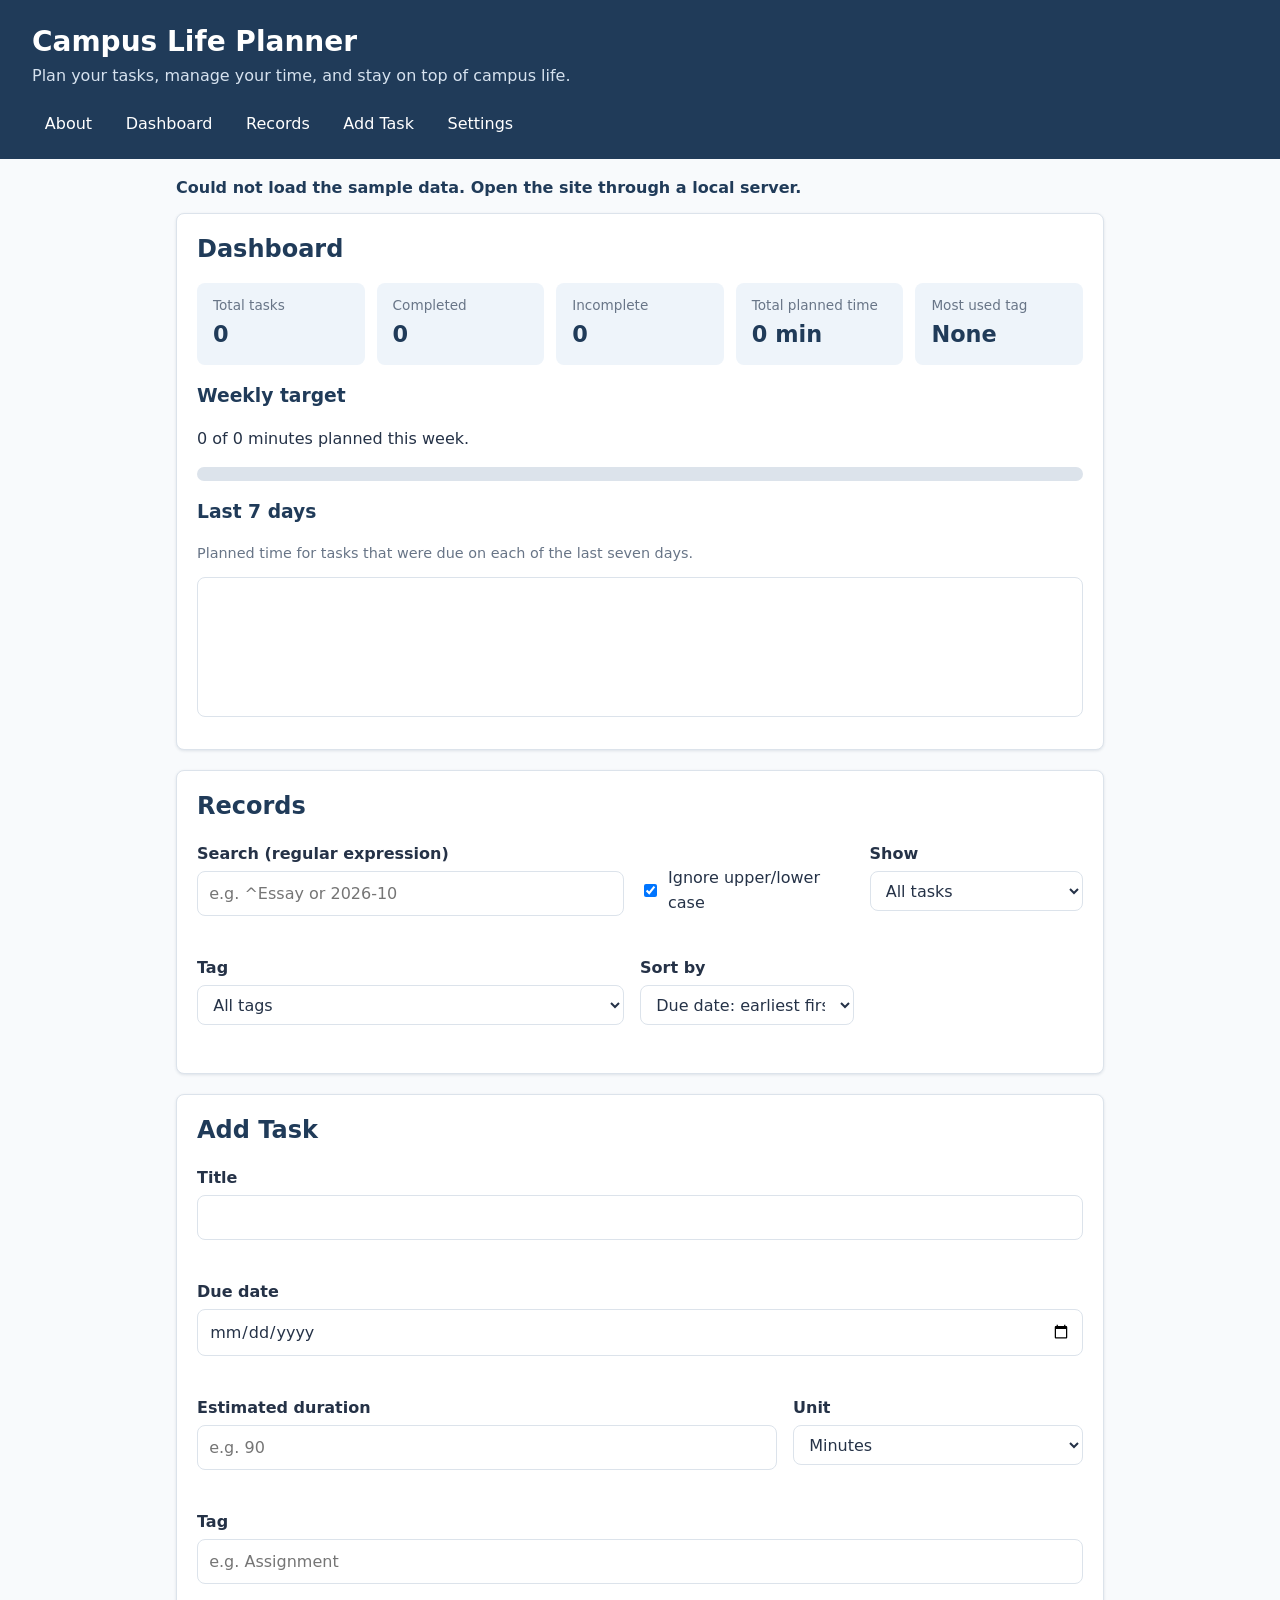
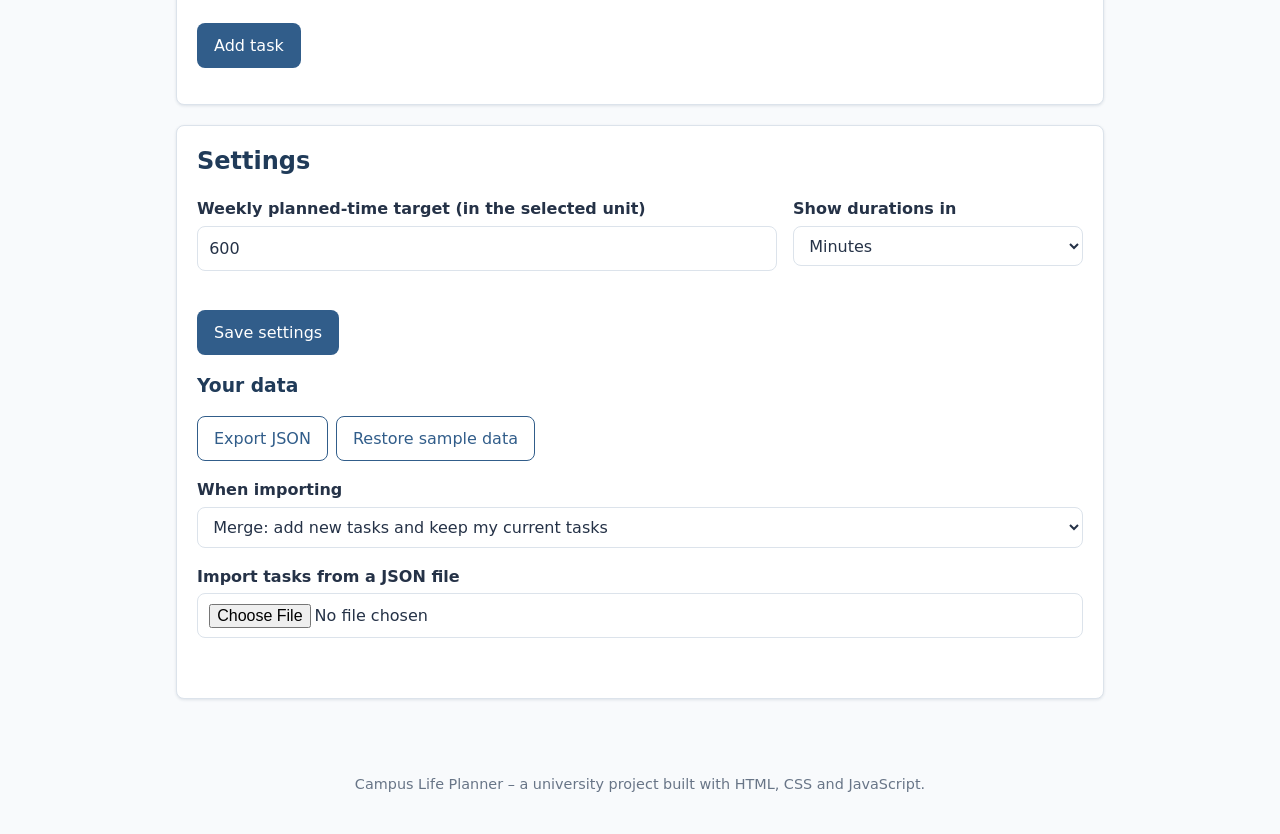
==== commit 9ed78f5a: "Add About page and refactor application navigation" ====
--- a/index.html
+++ b/index.html
@@ -3,9 +3,9 @@
 <head>
   <meta charset="UTF-8">
   <meta name="viewport" content="width=device-width, initial-scale=1">
-  <title>Campus Life Planner</title>
+  <title>Dashboard | Campus Life Planner</title>
   <link rel="stylesheet" href="style.css">
-  <script type="module" src="js/app.js"></script>
+  <script type="module" src="scripts/app.js"></script>
 </head>
 <body>
   <a class="skip-link" href="#main-content">Skip to main content</a>
@@ -15,11 +15,11 @@
     <p>Plan your tasks, manage your time, and stay on top of campus life.</p>
     <nav aria-label="Main navigation">
       <ul class="nav-list">
-        <li><a href="#about">About</a></li>
-        <li><a href="#dashboard">Dashboard</a></li>
-        <li><a href="#records">Records</a></li>
-        <li><a href="#task-form-section">Add Task</a></li>
-        <li><a href="#settings">Settings</a></li>
+        <li><a href="about.html">About</a></li>
+        <li><a href="dashboard.html">Dashboard</a></li>
+        <li><a href="records.html">Records</a></li>
+        <li><a href="task-form.html">Add Task</a></li>
+        <li><a href="settings.html">Settings</a></li>
       </ul>
     </nav>
   </header>
@@ -28,12 +28,6 @@
 
     <!-- Status message: screen readers announce changes automatically -->
     <p id="status-message" class="status-message" aria-live="polite"></p>
-
-    <section id="about" class="panel">
-      <h2>About</h2>
-      <p>Campus Life Planner helps you organise assignments, exam preparation, reading, group projects and campus activities in one place. Add tasks with a deadline and an estimated time, search them, and watch your progress toward a weekly time target.</p>
-      <p>Your tasks are saved in this browser, so they are still here when you come back.</p>
-    </section>
 
     <section id="dashboard" class="panel">
       <h2>Dashboard</h2>
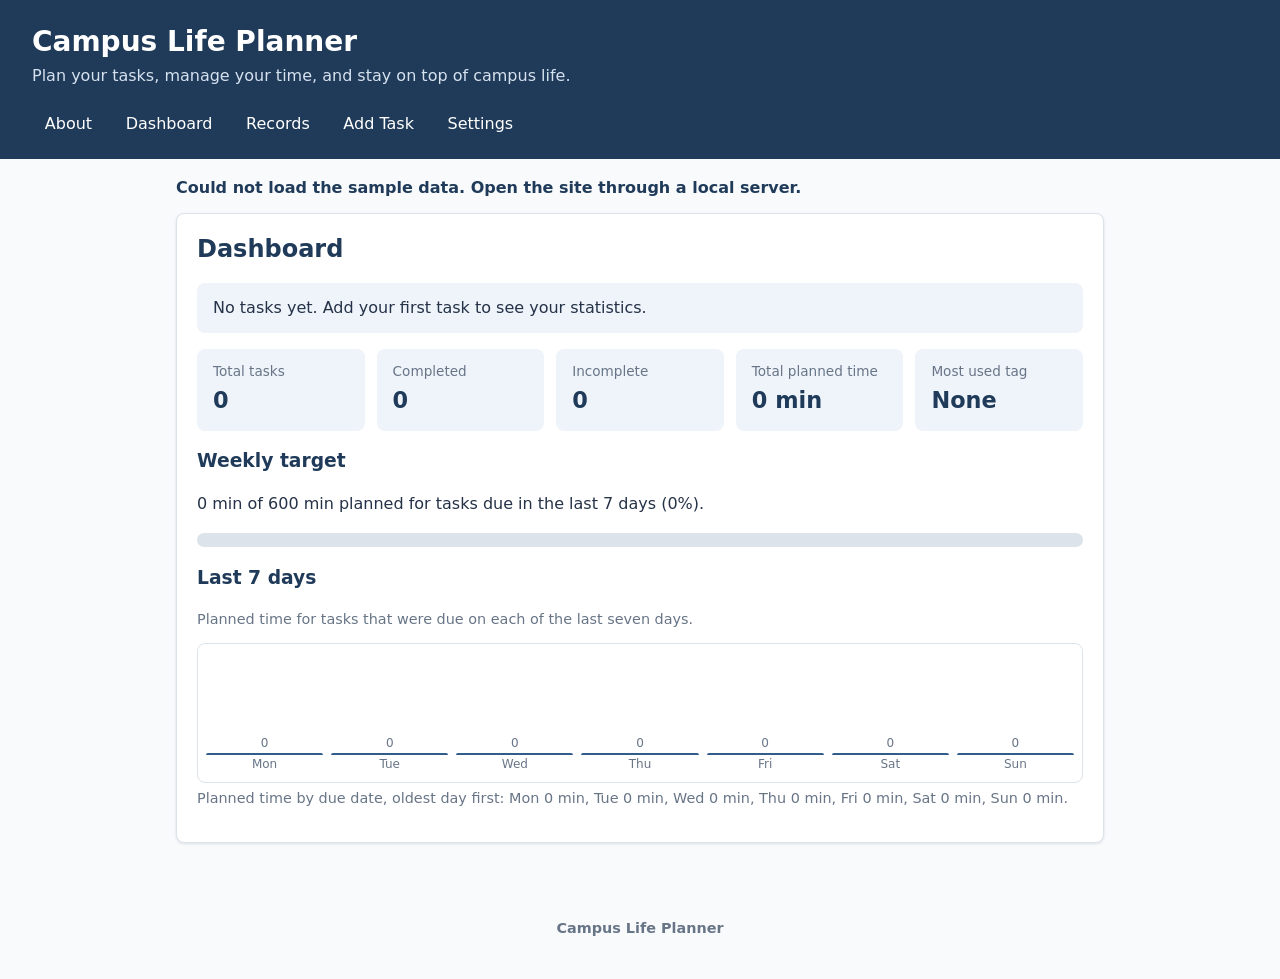
==== commit 079ea52f: "Build planner pages and refine layouts" ====
--- a/index.html
+++ b/index.html
@@ -16,7 +16,7 @@
     <nav aria-label="Main navigation">
       <ul class="nav-list">
         <li><a href="about.html">About</a></li>
-        <li><a href="dashboard.html">Dashboard</a></li>
+        <li><a href="index.html" aria-current="page">Dashboard</a></li>
         <li><a href="records.html">Records</a></li>
         <li><a href="task-form.html">Add Task</a></li>
         <li><a href="settings.html">Settings</a></li>
@@ -53,142 +53,10 @@
       <p id="week-summary" class="hint"></p>
     </section>
 
-    <section id="records" class="panel">
-      <h2>Records</h2>
-
-      <div class="toolbar">
-        <div class="form-group">
-          <label for="search-input">Search (regular expression)</label>
-          <input type="text" id="search-input" placeholder="e.g. ^Essay or 2026-10">
-          <p id="search-error" class="error-text" role="alert"></p>
-        </div>
-        <div class="form-group checkbox-group">
-          <input type="checkbox" id="search-case" checked>
-          <label for="search-case">Ignore upper/lower case</label>
-        </div>
-        <div class="form-group">
-          <label for="filter-status">Show</label>
-          <select id="filter-status">
-            <option value="all">All tasks</option>
-            <option value="incomplete">Incomplete only</option>
-            <option value="completed">Completed only</option>
-          </select>
-        </div>
-        <div class="form-group">
-          <label for="filter-tag">Tag</label>
-          <select id="filter-tag"><option value="all">All tags</option></select>
-        </div>
-        <div class="form-group">
-          <label for="sort-select">Sort by</label>
-          <select id="sort-select">
-            <option value="due-asc">Due date: earliest first</option>
-            <option value="due-desc">Due date: latest first</option>
-            <option value="title-asc">Title: A to Z</option>
-            <option value="title-desc">Title: Z to A</option>
-            <option value="duration-asc">Duration: shortest first</option>
-            <option value="duration-desc">Duration: longest first</option>
-          </select>
-        </div>
-      </div>
-
-      <p id="result-count" class="hint"></p>
-      <ul id="task-list" class="task-list"></ul>
-    </section>
-
-    <section id="task-form-section" class="panel">
-      <h2 id="form-heading">Add Task</h2>
-      <form id="task-form" novalidate>
-        <input type="hidden" id="task-id">
-
-        <div class="form-group">
-          <label for="task-title">Title</label>
-          <input type="text" id="task-title" autocomplete="off">
-          <p class="error-text" id="title-error"></p>
-        </div>
-
-        <div class="form-group">
-          <label for="task-date">Due date</label>
-          <input type="date" id="task-date">
-          <p class="error-text" id="date-error"></p>
-        </div>
-
-        <div class="form-row">
-          <div class="form-group">
-            <label for="task-duration">Estimated duration</label>
-            <input type="text" id="task-duration" inputmode="decimal" placeholder="e.g. 90">
-            <p class="error-text" id="duration-error"></p>
-          </div>
-          <div class="form-group">
-            <label for="task-unit">Unit</label>
-            <select id="task-unit">
-              <option value="minutes">Minutes</option>
-              <option value="hours">Hours</option>
-            </select>
-          </div>
-        </div>
-
-        <div class="form-group">
-          <label for="task-tag">Tag</label>
-          <input type="text" id="task-tag" list="tag-options" placeholder="e.g. Assignment">
-          <datalist id="tag-options">
-            <option value="Assignment"></option>
-            <option value="Exam"></option>
-            <option value="Reading"></option>
-            <option value="Project"></option>
-            <option value="Personal"></option>
-          </datalist>
-          <p class="error-text" id="tag-error"></p>
-        </div>
-
-        <div class="button-row">
-          <button type="submit" class="primary-button" id="save-button">Add task</button>
-          <button type="button" class="secondary-button" id="cancel-edit-button" hidden>Cancel editing</button>
-        </div>
-      </form>
-    </section>
-
-    <section id="settings" class="panel">
-      <h2>Settings</h2>
-
-      <div class="form-row">
-        <div class="form-group">
-          <label for="target-input">Weekly planned-time target (in the selected unit)</label>
-          <input type="text" id="target-input" inputmode="decimal">
-          <p class="error-text" id="target-error"></p>
-        </div>
-        <div class="form-group">
-          <label for="display-unit">Show durations in</label>
-          <select id="display-unit">
-            <option value="minutes">Minutes</option>
-            <option value="hours">Hours</option>
-          </select>
-        </div>
-      </div>
-      <button type="button" class="primary-button" id="save-settings-button">Save settings</button>
-
-      <h3>Your data</h3>
-      <div class="button-row">
-        <button type="button" class="secondary-button" id="export-button">Export JSON</button>
-        <button type="button" class="secondary-button" id="restore-button">Restore sample data</button>
-      </div>
-      <div class="form-group">
-        <label for="import-mode">When importing</label>
-        <select id="import-mode">
-          <option value="merge">Merge: add new tasks and keep my current tasks</option>
-          <option value="replace">Replace: remove my current tasks first</option>
-        </select>
-      </div>
-      <div class="form-group">
-        <label for="import-file">Import tasks from a JSON file</label>
-        <input type="file" id="import-file" accept=".json,application/json">
-        <p class="error-text" id="import-error" role="alert"></p>
-      </div>
-    </section>
-
   </main>
 
   <footer class="site-footer">
-    <p>Campus Life Planner &ndash; a university project built with HTML, CSS and JavaScript.</p>
+    <p><strong>Campus Life Planner</strong></p>
   </footer>
 </body>
 </html>
--- a/style.css
+++ b/style.css
@@ -389,16 +389,33 @@
 /* Skip link: hidden until a keyboard user tabs to it */
 .skip-link {
   position: absolute;
-  left: 0.5rem;
-  top: -3rem;
-  background: var(--white);
-  color: var(--blue-dark);
-  padding: 0.5rem 1rem;
-  border-radius: var(--radius);
-}
-
-.skip-link:focus {
-  top: 0.5rem;
+  width: 1px;
+  height: 1px;
+  margin: -1px;
+  overflow: hidden;
+  clip: rect(0, 0, 0, 0,);
+  padding: 0;
+  white-space: nowrap;
+  border: 2px solid #1f3b57;
+}
+
+.skip-link:focus,
+.skip-link:focus-visible {
+  position: absolute;
+  top: 10px;
+  left: 10px;
+  z-index: 1000;
+  width: auto;
+  height: auto;
+  padding: 10px 16px;
+  margin: 0;
+  overflow: visible;
+  clip: auto;
+  white-space: normal;
+  background: #FFFFFF;
+  color: #1f3b57;
+  border: 2px solid #1f3b57;
+  border-radius: 6px;
 }
 
 /* Clear keyboard focus on every interactive element */
@@ -416,4 +433,4 @@
     animation: none;
     scroll-behavior: auto;
   }
-}
+}
